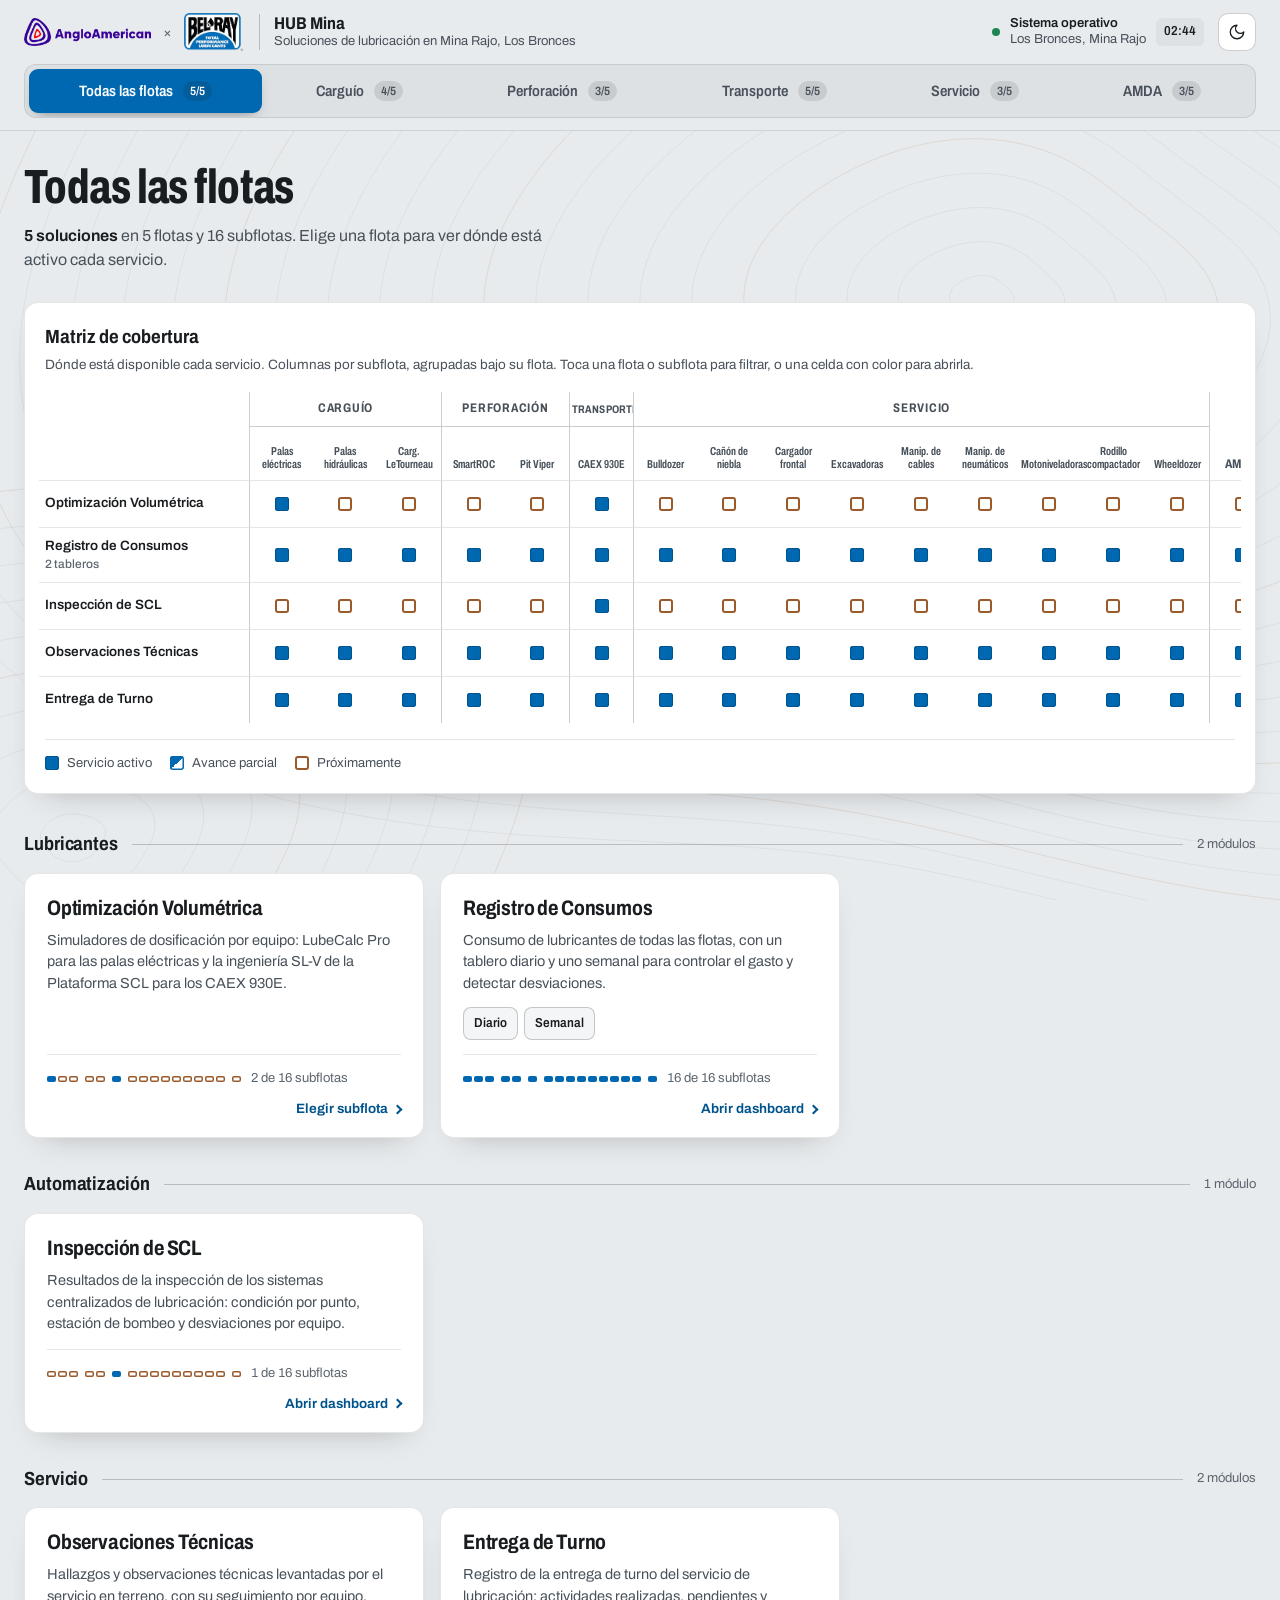
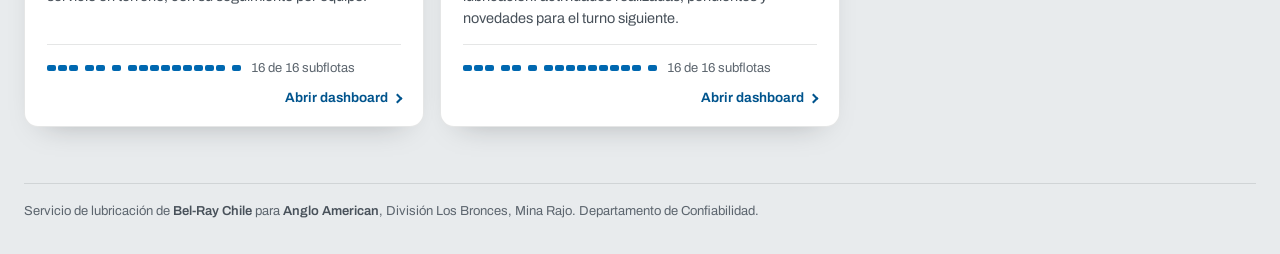
==== hub-flotas/index.html @ 550112cc "Add files via upload" ====
<!doctype html>
<html lang="es-CL">
<head>
  <!-- Versión publicada: al actualizar config.js / hub.js / hub.css, cambia el número ?v= de abajo para que los navegadores descarguen la versión nueva -->
  <meta charset="utf-8">
  <meta name="viewport" content="width=device-width, initial-scale=1, viewport-fit=cover">
  <title>HUB Mina · Bel-Ray Chile × Anglo American</title>
  <meta name="description" content="Centro de acceso a las soluciones tecnológicas del servicio de lubricación Bel-Ray Chile en las flotas de Mina Rajo, Anglo American Los Bronces.">
  <meta name="color-scheme" content="dark light">
  <meta name="theme-color" content="#1A1D20">
  <link rel="icon" href="assets/img/favicon-32.png" sizes="32x32" type="image/png">
  <link rel="icon" href="assets/img/favicon-64.png" sizes="64x64" type="image/png">
  <link rel="icon" href="assets/img/favicon-256.png" sizes="256x256" type="image/png">
  <link rel="apple-touch-icon" href="assets/img/favicon-256.png">

  <!-- Aplica el tema guardado antes de pintar (evita parpadeo claro/oscuro) -->
  <script>
    (function () {
      var t = null;
      try { t = localStorage.getItem('hub-theme'); } catch (e) {}
      if (t !== 'light' && t !== 'dark') {
        t = window.matchMedia && window.matchMedia('(prefers-color-scheme: light)').matches ? 'light' : 'dark';
      }
      document.documentElement.setAttribute('data-theme', t);
    })();
  </script>

  <link rel="stylesheet" href="assets/css/hub.css?v=20261016-4">
</head>
<body data-view="home">

  <!-- Iconos (Lucide, licencia ISC) — se reutilizan con <use href="#i-..."> -->
  <svg width="0" height="0" style="position:absolute" aria-hidden="true">
    <defs>
      <symbol id="i-sun" viewBox="0 0 24 24"><circle cx="12" cy="12" r="4"/><path d="M12 2v2M12 20v2M4.93 4.93l1.41 1.41M17.66 17.66l1.41 1.41M2 12h2M20 12h2M6.34 17.66l-1.41 1.41M19.07 4.93l-1.41 1.41"/></symbol>
      <symbol id="i-moon" viewBox="0 0 24 24"><path d="M12 3a6 6 0 0 0 9 9 9 9 0 1 1-9-9Z"/></symbol>
      <symbol id="i-back" viewBox="0 0 24 24"><path d="m12 19-7-7 7-7M19 12H5"/></symbol>
      <symbol id="i-expand" viewBox="0 0 24 24"><path d="M8 3H5a2 2 0 0 0-2 2v3M21 8V5a2 2 0 0 0-2-2h-3M3 16v3a2 2 0 0 0 2 2h3M16 21h3a2 2 0 0 0 2-2v-3"/></symbol>
      <symbol id="i-shrink" viewBox="0 0 24 24"><path d="M8 3v3a2 2 0 0 1-2 2H3M21 8h-3a2 2 0 0 1-2-2V3M3 16h3a2 2 0 0 1 2 2v3M16 21v-3a2 2 0 0 1 2-2h3"/></symbol>
      <symbol id="i-external" viewBox="0 0 24 24"><path d="M15 3h6v6M10 14 21 3M18 13v6a2 2 0 0 1-2 2H5a2 2 0 0 1-2-2V8a2 2 0 0 1 2-2h6"/></symbol>
      <symbol id="i-caret" viewBox="0 0 24 24"><path d="m6 9 6 6 6-6"/></symbol>
      <symbol id="i-reload" viewBox="0 0 24 24"><path d="M3 12a9 9 0 0 1 9-9 9.75 9.75 0 0 1 6.74 2.74L21 8M21 3v5h-5M21 12a9 9 0 0 1-9 9 9.75 9.75 0 0 1-6.74-2.74L3 16M8 16H3v5"/></symbol>
    </defs>
  </svg>

  <!-- Fondo: curvas de nivel de un rajo, generadas en assets/js/hub.js -->
  <svg class="terrain" id="terrain" aria-hidden="true" preserveAspectRatio="xMidYMid slice"></svg>

  <a class="skip" href="#main">Ir al contenido</a>

  <!-- ===================== BARRA SUPERIOR ===================== -->
  <header class="topbar">
    <div class="topbar__inner">
      <div class="brand">
        <span class="logo-slot" data-logo="client"></span>
        <span class="brand__x" aria-hidden="true">×</span>
        <span class="logo-slot" data-logo="partner"></span>
        <div class="brand__title">
          <strong id="hub-title">HUB Mina</strong>
          <span id="hub-subtitle"></span>
        </div>
      </div>

      <div class="topbar__right">
        <div class="status" role="status">
          <span class="status__dot" aria-hidden="true"></span>
          <span class="status__text"><b id="status-text">Sistema operativo</b><span id="site-text"></span></span>
          <time class="status__clock" id="clock"></time>
        </div>
        <button class="icon-btn theme-toggle" id="theme-toggle" type="button" aria-label="Cambiar a modo claro">
          <svg class="ico ico--sun"><use href="#i-sun"/></svg>
          <svg class="ico ico--moon"><use href="#i-moon"/></svg>
        </button>
      </div>
    </div>

    <!-- Selector global de flota -->
    <nav class="plantbar" aria-label="Seleccionar flota y subflota">
      <div class="plantbar__track" id="plantbar" role="radiogroup" aria-label="Flota"></div>
      <!-- Subflotas de la flota elegida (se arma en hub.js) -->
      <div class="subbar" id="subbar" role="radiogroup" hidden></div>
    </nav>
  </header>

  <main id="main">

    <!-- ===================== PORTADA: MÓDULOS + MATRIZ ===================== -->
    <section class="home" id="home" aria-labelledby="plant-heading">
      <div class="intro">
        <p class="intro__group" id="plant-group" hidden></p>
        <h1 class="intro__plant" id="plant-heading"><span id="plant-name">Todas las flotas</span></h1>
        <p class="intro__summary" id="plant-summary"></p>
      </div>

      <div class="home__grid home__grid--stack">
        <aside class="matrix" aria-labelledby="matrix-title">
          <div class="matrix__head">
            <h2 id="matrix-title">Matriz de cobertura</h2>
            <p>Dónde está disponible cada servicio. Columnas por subflota, agrupadas bajo su flota. Toca una flota o subflota para filtrar, o una celda con color para abrirla.</p>
          </div>
          <div class="matrix__scroll">
            <table class="matrix__table" id="matrix"></table>
          </div>
          <ul class="legend">
            <li><span class="mark mark--on" aria-hidden="true"></span>Servicio activo</li>
            <li><span class="mark mark--partial" aria-hidden="true"></span>Avance parcial</li>
            <li><span class="mark mark--soon" aria-hidden="true"></span>Próximamente</li>
          </ul>
        </aside>

        <div class="modules" id="modules"></div>
      </div>
    </section>

    <!-- ===================== VISOR DE DASHBOARDS ===================== -->
    <section class="viewer" id="viewer" aria-labelledby="viewer-title" hidden>
      <div class="viewer__bar">
        <button class="btn btn--ghost" id="viewer-back" type="button">
          <svg class="ico"><use href="#i-back"/></svg><span>Módulos</span>
        </button>
        <div class="viewer__title">
          <span id="viewer-category"></span>
          <h2 id="viewer-title"></h2>
          <span class="source" id="viewer-source"></span>
          <span class="badge badge--partial" id="viewer-status" hidden></span>
        </div>
        <div class="viewer__actions">
          <button class="icon-btn" id="viewer-reload" type="button" aria-label="Recargar dashboard" title="Recargar">
            <svg class="ico"><use href="#i-reload"/></svg>
          </button>
          <a class="icon-btn" id="viewer-external" href="#" target="_blank" rel="noopener" aria-label="Abrir en pestaña nueva" title="Abrir en pestaña nueva">
            <svg class="ico"><use href="#i-external"/></svg>
          </a>
          <button class="btn btn--solid" id="viewer-fullscreen" type="button">
            <svg class="ico ico--expand"><use href="#i-expand"/></svg>
            <svg class="ico ico--shrink"><use href="#i-shrink"/></svg>
            <span>Pantalla completa</span>
          </button>
        </div>
      </div>

      <nav class="viewer__switch" id="module-switch" aria-label="Módulos por pilar"></nav>
      <div class="viewer__views" id="view-switch" role="tablist" aria-label="Cambiar de tablero" hidden></div>

      <div class="stage" id="stage">
        <!-- Los iframes se crean en hub.js (uno por módulo, se conservan al cambiar) -->
        <div class="stage__frames" id="frames"></div>

        <button class="btn btn--solid stage__exit" id="stage-exit" type="button">
          <svg class="ico"><use href="#i-shrink"/></svg><span>Salir de pantalla completa</span>
        </button>

        <div class="stage__state stage__loading" id="state-loading" hidden>
          <div class="loader" aria-hidden="true"><span></span></div>
          <p><b>Cargando</b>Puede tardar unos segundos la primera vez.</p>
          <p class="stage__hint" id="loading-hint" hidden>¿Sigue en blanco? Es posible que debas iniciar sesión con tu cuenta Google o que el informe no esté compartido contigo. <a href="#" target="_blank" rel="noopener" id="loading-external">Abrir en pestaña nueva</a></p>
        </div>

        <div class="stage__state stage__empty" id="state-nourl" hidden>
          <div class="tape" aria-hidden="true"></div>
          <h3>Dashboard en preparación</h3>
          <p>Este módulo aún no tiene un enlace publicado. Cuando esté disponible aparecerá aquí sin que tengas que hacer nada.</p>
        </div>

        <div class="stage__state stage__empty" id="state-nocoverage" hidden>
          <div class="tape" aria-hidden="true"></div>
          <h3 id="nocov-title"></h3>
          <p id="nocov-text"></p>
          <div class="nocov__plants" id="nocov-plants"></div>
        </div>
      </div>
    </section>
  </main>

  <footer class="foot">
    <p>Servicio de lubricación de <b>Bel-Ray Chile</b> para <b>Anglo American</b>, División Los Bronces, Mina Rajo. Departamento de Confiabilidad.</p>
  </footer>

  <script src="config.js?v=20261016-4"></script>
  <script src="assets/js/hub.js?v=20261016-4"></script>
</body>
</html>
---- hub-flotas/assets/css/hub.css ----
/* ==========================================================================
   HUB PLANTAS · Estilos
   Bel-Ray Chile × Anglo American Los Bronces
   --------------------------------------------------------------------------
   Sin dependencias externas: fuente Archivo (OFL) servida desde assets/fonts.
   Paleta: negro grafito, azul Bel-Ray, cobre.
   Los colores viven en variables (tokens) al inicio: para ajustar la marca
   basta con cambiar esos valores.
   ========================================================================== */

@font-face {
  font-family: "Archivo";
  /* La fuente va incrustada para que también se vea al abrir index.html con doble clic (file://) */
  src: url("[data-uri]") format("woff2-variations"),
       url("../fonts/archivo-latin-wdth-normal.woff2") format("woff2");
  font-weight: 100 900;
  font-stretch: 62% 125%;
  font-style: normal;
  font-display: swap;
}

/* ---------- Tokens: modo oscuro (sala de control) ---------- */
:root,
:root[data-theme="dark"] {
  color-scheme: dark;
  --bg:            #1A1D20;   /* grafito */
  --bg-2:          #22262A;
  --surface:       rgba(38, 43, 48, .62);
  --surface-solid: #262B30;
  --surface-hi:    #2E343A;
  --line:          rgba(236, 238, 240, .09);
  --line-strong:   rgba(236, 238, 240, .18);
  --ink:           #ECEEF0;
  --ink-2:         #B1B8BF;
  --ink-3:         #8F979F;
  --blue:          #0068B0;   /* azul Bel-Ray */
  --blue-ink:      #FFFFFF;   /* texto sobre el azul */
  --blue-text:     #5FACEC;   /* azul aclarado, usado como texto sobre fondo oscuro */
  --blue-soft:     rgba(0, 104, 176, .18);
  --mark-on-edge:  #0068B0;
  --copper:        #D4905C;   /* cobre */
  --copper-soft:   rgba(212, 144, 92, .14);
  --ok:            #4CC38A;
  --tape-dark:     #1A1D20;
  --contour:       rgba(236, 238, 240, .055);
  --contour-hi:    rgba(212, 144, 92, .16);
  --focus:         #5FACEC;
  --shadow:        0 18px 40px -22px rgba(0, 0, 0, .75);
  --shadow-hover:  0 22px 44px -20px rgba(0, 0, 0, .85);
  --glass-blur:    blur(14px) saturate(130%);
  --header-bg:     rgba(26, 29, 32, .72);
}

/* ---------- Tokens: modo claro (presentación ejecutiva) ---------- */
:root[data-theme="light"] {
  color-scheme: light;
  --bg:            #E8EBED;   /* hormigón frío */
  --bg-2:          #DDE1E4;
  --surface:       #FFFFFF;
  --surface-solid: #FFFFFF;
  --surface-hi:    #F3F5F6;
  --line:          rgba(26, 29, 32, .11);
  --line-strong:   rgba(26, 29, 32, .22);
  --ink:           #1A1D20;
  --ink-2:         #48515A;
  --ink-3:         #5C656E;
  --blue:          #0068B0;
  --blue-ink:      #FFFFFF;
  --blue-text:     #00548D;
  --blue-soft:     rgba(0, 104, 176, .12);
  --mark-on-edge:  #00548D;
  --copper:        #9A5A2C;
  --copper-soft:   rgba(154, 90, 44, .10);
  --ok:            #1D8452;
  --tape-dark:     #1A1D20;
  --contour:       rgba(26, 29, 32, .06);
  --contour-hi:    rgba(154, 90, 44, .14);
  --focus:         #0068B0;
  --shadow:        0 14px 30px -20px rgba(26, 29, 32, .35);
  --shadow-hover:  0 20px 38px -18px rgba(26, 29, 32, .40);
  --glass-blur:    none;
  --header-bg:     rgba(232, 235, 237, .88);
}

/* ---------- Base ---------- */
*, *::before, *::after { box-sizing: border-box; }
html { -webkit-text-size-adjust: 100%; }
body {
  margin: 0;
  min-height: 100vh;
  background: var(--bg);
  color: var(--ink);
  font-family: "Archivo", system-ui, -apple-system, "Segoe UI", Roboto, sans-serif;
  font-size: 15px;
  line-height: 1.5;
  font-stretch: 100%;
  -webkit-font-smoothing: antialiased;
  text-rendering: optimizeLegibility;
}
h1, h2, h3, p { margin: 0; }
button { font: inherit; color: inherit; }
a { color: inherit; text-underline-offset: 3px; }
[hidden] { display: none !important; }

::selection { background: var(--blue); color: var(--blue-ink); }
:focus-visible { outline: 2px solid var(--focus); outline-offset: 2px; border-radius: 6px; }

* { scrollbar-width: thin; scrollbar-color: var(--line-strong) transparent; }
::-webkit-scrollbar { width: 10px; height: 10px; }
::-webkit-scrollbar-thumb { background: var(--line-strong); border-radius: 10px; border: 3px solid transparent; background-clip: padding-box; }
::-webkit-scrollbar-track { background: transparent; }

.ico { width: 18px; height: 18px; fill: none; stroke: currentColor; stroke-width: 1.75; stroke-linecap: round; stroke-linejoin: round; flex: none; }

.skip {
  position: absolute; left: 16px; top: -60px; z-index: 50;
  background: var(--blue); color: var(--blue-ink); padding: 10px 14px; border-radius: 8px; font-weight: 600;
}
.skip:focus { top: 12px; }

/* Fondo de curvas de nivel */
.terrain {
  position: fixed; inset: 0; width: 100%; height: 100%;
  z-index: -1; pointer-events: none;
  fill: none; stroke: var(--contour); stroke-width: 1;
}
.terrain .hi { stroke: var(--contour-hi); }

/* ---------- Barra superior ---------- */
.topbar {
  position: sticky; top: 0; z-index: 20;
  background: var(--header-bg);
  -webkit-backdrop-filter: blur(16px) saturate(140%);
  backdrop-filter: blur(16px) saturate(140%);
  border-bottom: 1px solid var(--line);
}
.topbar__inner {
  max-width: 1480px; margin: 0 auto;
  padding: 12px 24px;
  display: flex; align-items: center; justify-content: space-between; gap: 20px;
}
.brand { display: flex; align-items: center; gap: 12px; min-width: 0; }
.brand__x { color: var(--ink-3); font-size: 14px; }
.brand__title { display: flex; flex-direction: column; line-height: 1.2; padding-left: 14px; margin-left: 4px; border-left: 1px solid var(--line-strong); min-width: 0; }
.brand__title strong { font-size: 17px; font-weight: 700; font-stretch: 85%; letter-spacing: -.005em; }
.brand__title span { font-size: 13px; color: var(--ink-2); white-space: nowrap; overflow: hidden; text-overflow: ellipsis; }

.logo-slot { display: inline-flex; align-items: center; height: 40px; }
.logo-slot img { height: 28px; width: auto; display: block; }
.logo-slot[data-logo="partner"] img { height: 38px; }
.logo-slot .logo-dark { display: none; }
:root[data-theme="dark"] .logo-slot.has-dark .logo-light { display: none; }
:root[data-theme="dark"] .logo-slot.has-dark .logo-dark { display: block; }
.logo-slot__ph {
  display: inline-flex; align-items: center; height: 32px; padding: 0 10px;
  border: 1px dashed var(--line-strong); border-radius: 6px;
  font-size: 12px; font-weight: 600; font-stretch: 85%; color: var(--ink-2); white-space: nowrap;
}

.topbar__right { display: flex; align-items: center; gap: 14px; }
.status { display: flex; align-items: center; gap: 10px; font-size: 13px; color: var(--ink-2); }
.status__dot {
  width: 8px; height: 8px; border-radius: 50%; background: var(--ok);
}
.status__text { display: flex; flex-direction: column; line-height: 1.2; }
.status__text b { color: var(--ink); font-weight: 600; }
.status__clock {
  font-variant-numeric: tabular-nums; font-weight: 600; font-stretch: 85%;
  padding: 4px 8px; border-radius: 6px; background: var(--bg-2); color: var(--ink); font-size: 13px;
}

.icon-btn {
  display: inline-grid; place-items: center; width: 38px; height: 38px;
  border-radius: 10px; border: 1px solid var(--line-strong); background: var(--surface-solid);
  color: var(--ink); cursor: pointer; text-decoration: none;
  transition: background-color .2s ease, border-color .2s ease, transform .2s cubic-bezier(.2,.8,.2,1);
}
.icon-btn:hover { border-color: var(--ink-3); background: var(--surface-hi); }
.icon-btn:active { transform: scale(.94); }

.theme-toggle .ico--sun { display: none; }
:root[data-theme="dark"] .theme-toggle .ico--sun { display: block; }
:root[data-theme="dark"] .theme-toggle .ico--moon { display: none; }

/* ---------- Selector de planta (placa azul deslizante) ---------- */
.plantbar { max-width: 1480px; margin: 0 auto; padding: 0 24px 12px; }
.plantbar__track {
  position: relative; display: flex; gap: 4px;
  padding: 4px; border-radius: 12px;
  background: var(--bg-2); border: 1px solid var(--line);
  overflow-x: auto; scrollbar-width: none;
}
.plantbar__track::-webkit-scrollbar { display: none; }
.plant-ind {
  position: absolute; top: 4px; left: 0; height: calc(100% - 8px); width: 0;
  border-radius: 9px; background: var(--blue);
  box-shadow: 0 6px 14px -8px rgba(0, 0, 0, .55);
  transition: transform .45s cubic-bezier(.16, 1, .3, 1), width .45s cubic-bezier(.16, 1, .3, 1);
  pointer-events: none;
}
.plant-btn {
  position: relative; z-index: 1; flex: 1 0 auto;
  display: flex; align-items: center; justify-content: center; gap: 10px;
  min-height: 44px; padding: 6px 16px; border: 0; border-radius: 9px;
  background: transparent; cursor: pointer; white-space: nowrap;
  font-size: 15px; font-weight: 600; font-stretch: 85%; color: var(--ink-2);
  transition: color .3s ease, background-color .2s ease;
}
.plant-btn:hover { color: var(--ink); background: var(--line); }
.plant-btn[aria-checked="true"] { color: var(--blue-ink); background: transparent; }
.plant-btn__count {
  font-size: 12px; font-weight: 600; font-variant-numeric: tabular-nums;
  padding: 1px 7px; border-radius: 20px; background: var(--line); color: inherit;
}
.plant-btn[aria-checked="true"] .plant-btn__count { background: rgba(26, 29, 32, .14); }

/* ---------- Contenido ---------- */
main { max-width: 1480px; margin: 0 auto; padding: 32px 24px 48px; }

.intro { display: flex; flex-direction: column; gap: 10px; margin-bottom: 30px; }
.intro__plant {
  font-size: 48px; line-height: 1; font-weight: 760; font-stretch: 72%; letter-spacing: -.012em;
  overflow: hidden; padding-bottom: .06em;
}
.intro__plant span { display: inline-block; }
.intro__plant.is-swapping span { animation: plateIn .6s cubic-bezier(.16, 1, .3, 1); }
@keyframes plateIn {
  from { transform: translateY(70%); clip-path: inset(0 0 100% 0); opacity: .2; }
  to   { transform: none; clip-path: inset(0 0 0 0); opacity: 1; }
}
.intro__summary { font-size: 16px; color: var(--ink-2); max-width: 60ch; }
.intro__summary b { color: var(--ink); font-weight: 650; }

.home__grid { display: grid; grid-template-columns: 440px minmax(0, 1fr); gap: 32px; align-items: start; }
.home__grid > * { min-width: 0; }

/* Categorías */
.cat + .cat { margin-top: 32px; }
.cat__head { display: flex; align-items: center; gap: 14px; margin-bottom: 14px; }
.cat__head h2 { font-size: 19px; font-weight: 680; font-stretch: 85%; letter-spacing: -.005em; white-space: nowrap; }
.cat__head::after { content: ""; flex: 1; height: 1px; background: var(--line-strong); }
.cat__count { font-size: 13px; color: var(--ink-3); white-space: nowrap; order: 2; }
.tiles { display: grid; grid-template-columns: repeat(auto-fit, minmax(320px, 1fr)); gap: 16px; }

/* Tarjeta de módulo */
.tile {
  position: relative; isolation: isolate;
  display: flex; flex-direction: column; gap: 14px;
  min-height: 210px; padding: 22px 22px 18px;
  border-radius: 14px; border: 1px solid var(--line);
  background: var(--surface);
  -webkit-backdrop-filter: var(--glass-blur); backdrop-filter: var(--glass-blur);
  box-shadow: var(--shadow);
  overflow: hidden;
  transition: transform .35s cubic-bezier(.16, 1, .3, 1), box-shadow .35s ease, border-color .25s ease;
}
.tile:hover { transform: translateY(-3px); box-shadow: var(--shadow-hover); border-color: var(--line-strong); }
.tile:has(.tile__open:focus-visible) { outline: 2px solid var(--focus); outline-offset: 3px; }
.tile__body { display: flex; flex-direction: column; gap: 10px; flex: 1; transition: opacity .45s ease, filter .45s ease; }
.tile__head { display: flex; align-items: flex-start; justify-content: space-between; gap: 8px 12px; flex-wrap: wrap; }
.tile__head h3 { flex: 1 1 14ch; }
.tile h3 { font-size: 21px; line-height: 1.15; font-weight: 700; font-stretch: 82%; letter-spacing: -.008em; }
.tile__open { all: unset; cursor: pointer; }
.tile__open::after { content: ""; position: absolute; inset: 0; z-index: 0; border-radius: inherit; }
.tile__open:focus-visible { outline: none; }
.tile p { font-size: 14.5px; color: var(--ink-2); max-width: 56ch; }

.tile__views { list-style: none; margin: 2px 0 0; padding: 0; display: flex; flex-wrap: wrap; gap: 6px; position: relative; z-index: 1; }
.view-chip {
  border: 1px solid var(--line-strong); background: var(--surface-hi); color: var(--ink);
  border-radius: 8px; padding: 6px 10px; font-size: 13px; font-weight: 600; font-stretch: 88%;
  cursor: pointer; transition: border-color .2s ease, background-color .2s ease, transform .2s ease;
}
.view-chip:hover { border-color: var(--blue); background: var(--blue-soft); }
.view-chip:active { transform: scale(.96); }

.tile__foot { display: flex; align-items: center; justify-content: space-between; gap: 12px; padding-top: 14px; border-top: 1px solid var(--line); }
.cov { display: flex; align-items: center; gap: 10px; font-size: 13px; color: var(--ink-3); font-variant-numeric: tabular-nums; white-space: nowrap; }
.pips { display: flex; gap: 3px; }
.pip { width: 16px; height: 6px; border-radius: 2px; background: var(--line-strong); transition: background-color .3s ease, box-shadow .3s ease; }
.pip.on   { background: var(--blue); }
.pip.soon { background: transparent; box-shadow: inset 0 0 0 1.5px var(--copper); }
.pip.partial { background: linear-gradient(90deg, var(--blue) 50%, transparent 50%); box-shadow: inset 0 0 0 1.5px var(--blue); }
.pip.partial.sel { box-shadow: inset 0 0 0 1.5px var(--blue), 0 0 0 1.5px var(--bg), 0 0 0 3px var(--ink-2); }
.pip.sel  { box-shadow: 0 0 0 1.5px var(--bg), 0 0 0 3px var(--ink-2); }
.pip.soon.sel { box-shadow: inset 0 0 0 1.5px var(--copper), 0 0 0 1.5px var(--bg), 0 0 0 3px var(--ink-2); }
.tile__go { font-size: 13.5px; font-weight: 650; color: var(--blue-text); white-space: nowrap; display: inline-flex; align-items: center; gap: 6px; }
.tile__go::after {
  content: ""; width: 7px; height: 7px; border-right: 2px solid currentColor; border-top: 2px solid currentColor;
  transform: rotate(45deg); transition: transform .3s cubic-bezier(.16,1,.3,1);
}
.tile:hover .tile__go::after { transform: translateX(3px) rotate(45deg); }

.badge {
  flex: none; font-size: 12px; font-weight: 650; font-stretch: 88%; line-height: 1;
  padding: 6px 9px; border-radius: 20px; white-space: nowrap;
  opacity: 0; transform: translateY(-4px);
  transition: opacity .35s ease, transform .35s cubic-bezier(.16,1,.3,1);
}
.badge--off  { background: var(--bg-2); color: var(--ink-2); border: 1px solid var(--line-strong); }
.badge--soon { background: var(--copper-soft); color: var(--copper); border: 1px solid color-mix(in srgb, var(--copper) 40%, transparent); }
.badge--on   { background: var(--blue-soft); color: var(--blue-text); border: 1px solid color-mix(in srgb, var(--blue) 40%, transparent); }
.badge--partial { background: transparent; color: var(--blue-text); border: 1px dashed color-mix(in srgb, var(--blue-text) 75%, transparent); }
.tile[data-state] .badge { opacity: 1; transform: none; }

/* Cinta de seguridad: servicio no disponible en la planta elegida */
.tile__tape {
  position: absolute; left: 0; right: 0; top: 0; height: 6px; z-index: 2;
  background: repeating-linear-gradient(-45deg, var(--blue) 0 9px, var(--tape-dark) 9px 18px);
  transform: scaleX(0); transform-origin: left center;
  transition: transform .55s cubic-bezier(.16, 1, .3, 1);
}
.tile[data-state="off"] .tile__tape { transform: scaleX(1); }
.tile[data-state="off"] .tile__body,
.tile[data-state="soon"] .tile__body { opacity: .5; filter: grayscale(1); }
.tile[data-state="off"] { box-shadow: none; background: color-mix(in srgb, var(--surface-solid) 45%, transparent); }
.tile[data-state="off"]:hover { transform: none; }
.tile[data-state="off"] .tile__go,
.tile[data-state="soon"] .tile__go { color: var(--ink-2); }
.tile[data-state="soon"] .tile__tape {
  transform: scaleX(1);
  background: repeating-linear-gradient(-45deg, var(--copper) 0 9px, transparent 9px 18px);
}

/* ---------- Matriz de cobertura ---------- */
.matrix {
  position: sticky; top: 148px;
  border-radius: 14px; border: 1px solid var(--line);
  background: var(--surface);
  -webkit-backdrop-filter: var(--glass-blur); backdrop-filter: var(--glass-blur);
  box-shadow: var(--shadow);
  padding: 20px;
}
.matrix__head h2 { font-size: 19px; font-weight: 680; font-stretch: 85%; }
.matrix__head p { font-size: 13.5px; color: var(--ink-2); margin-top: 4px; }
.matrix__scroll { overflow-x: auto; margin: 16px -6px 0; }
.matrix__table { width: 100%; border-collapse: separate; border-spacing: 0; table-layout: fixed; min-width: 360px; }
.matrix__table th, .matrix__table td { padding: 0; }
.matrix__table thead th { vertical-align: bottom; }
.matrix__table .rowhead-col { width: 30%; }
.mx-col {
  all: unset; box-sizing: border-box; cursor: pointer; display: flex; flex-direction: column; justify-content: flex-end;
  width: 100%; min-height: 48px; padding: 6px 4px 8px; text-align: center;
  font-size: 11.5px; line-height: 1.15; font-weight: 650; font-stretch: 68%; color: var(--ink-2); overflow-wrap: normal; hyphens: none;
  border-radius: 8px 8px 0 0; position: relative;
  transition: color .3s ease, background-color .3s ease;
}
.mx-col::after {
  content: ""; position: absolute; left: 20%; right: 20%; bottom: 0; height: 3px; border-radius: 3px;
  background: var(--blue); transform: scaleX(0); transition: transform .4s cubic-bezier(.16,1,.3,1);
}
.mx-col:hover { color: var(--ink); }
.mx-col:focus-visible { outline: 2px solid var(--focus); outline-offset: -2px; }
.is-selcol .mx-col { color: var(--ink); background: var(--blue-soft); }
.is-selcol .mx-col::after { transform: scaleX(1); }

.matrix__table tbody th {
  text-align: left; font-weight: 600; font-size: 13.5px; line-height: 1.25; padding: 10px 8px 10px 6px;
  border-top: 1px solid var(--line);
}
.matrix__table tbody th small { display: block; font-weight: 500; font-size: 12px; color: var(--ink-3); margin-top: 2px; }
.matrix__table tbody td { border-top: 1px solid var(--line); transition: background-color .35s ease; }
.matrix__table tbody td.is-selcol { background: var(--blue-soft); }
.matrix__table tbody tr:last-child td.is-selcol { border-radius: 0 0 8px 8px; }
.mx-cell {
  all: unset; box-sizing: border-box; display: grid; place-items: center; width: 100%; height: 46px; cursor: pointer;
  border-radius: 6px;
}
.mx-cell:focus-visible { outline: 2px solid var(--focus); outline-offset: -3px; }
.mx-cell[data-s="off"] { cursor: default; }
.mx-cell[data-s="on"]:hover .mark { transform: scale(1.18); }

.mark { display: inline-block; width: 14px; height: 14px; border-radius: 3px; transition: transform .25s cubic-bezier(.16,1,.3,1); flex: none; }
.mark--on   { background: var(--blue); box-shadow: inset 0 0 0 1px var(--mark-on-edge); }
.mark--soon { box-shadow: inset 0 0 0 2px var(--copper); }
.mark--partial { background: linear-gradient(135deg, var(--blue) 50%, transparent 50%); box-shadow: inset 0 0 0 1.5px var(--blue); }
.mx-cell[data-s="partial"]:hover .mark { transform: scale(1.18); }
.mark--off  {
  width: 14px; height: 14px; border-radius: 3px; opacity: .7;
  background: repeating-linear-gradient(-45deg, var(--line-strong) 0 2px, transparent 2px 5px);
}

.legend { list-style: none; margin: 16px 0 0; padding: 14px 0 0; border-top: 1px solid var(--line); display: flex; flex-wrap: wrap; gap: 8px 18px; font-size: 13px; color: var(--ink-2); }
.legend li { display: inline-flex; align-items: center; gap: 8px; }

/* ---------- Visor ---------- */
body[data-view="viewer"] .foot { display: none; }
body[data-view="viewer"] main { padding-top: 20px; padding-bottom: 20px; }
.viewer { animation: viewerIn .5s cubic-bezier(.16, 1, .3, 1); }
@keyframes viewerIn { from { opacity: 0; transform: translateY(10px); } to { opacity: 1; transform: none; } }

.viewer__bar { display: flex; align-items: center; gap: 16px; }
.viewer__title { flex: 1; min-width: 0; display: flex; align-items: baseline; gap: 4px 12px; flex-wrap: wrap; }
.viewer__title > span:first-child { font-size: 13px; color: var(--ink-3); width: 100%; }
.viewer__title h2 { font-size: 26px; line-height: 1.1; font-weight: 740; font-stretch: 74%; letter-spacing: -.01em; }
.viewer__title .badge { opacity: 1; transform: none; align-self: center; }
.nocov__plants .btn small { font-weight: 500; opacity: .8; }
.source {
  font-size: 12px; font-weight: 600; color: var(--ink-2); padding: 3px 8px; border-radius: 6px;
  border: 1px solid var(--line-strong);
}
.viewer__actions { display: flex; align-items: center; gap: 8px; }

.btn {
  display: inline-flex; align-items: center; gap: 8px; height: 38px; padding: 0 14px; border-radius: 10px;
  font-size: 14px; font-weight: 650; cursor: pointer; white-space: nowrap;
  transition: background-color .2s ease, border-color .2s ease, transform .2s cubic-bezier(.2,.8,.2,1);
}
.btn:active { transform: scale(.96); }
.btn--ghost { border: 1px solid var(--line-strong); background: transparent; color: var(--ink); }
.btn--ghost:hover { background: var(--surface-hi); }
.btn--solid { border: 1px solid var(--mark-on-edge); background: var(--blue); color: var(--blue-ink); }
.btn--solid:hover { background: color-mix(in srgb, var(--blue) 82%, white); }
.btn .ico--shrink { display: none; }
.is-fs .btn .ico--expand, body.stage-fs .btn .ico--expand { display: none; }
body.stage-fs .btn .ico--shrink { display: block; }

.viewer__switch {
  display: flex; flex-wrap: wrap; gap: 4px; margin-top: 18px;
  border-bottom: 1px solid var(--line-strong);
}
.pill-group { position: relative; }
.cat-btn {
  all: unset; box-sizing: border-box; cursor: pointer; position: relative; white-space: nowrap;
  display: inline-flex; align-items: center; gap: 8px;
  padding: 10px 14px 12px; border-radius: 8px 8px 0 0;
  font-size: 14.5px; font-weight: 650; font-stretch: 88%; color: var(--ink-2);
  transition: color .2s ease, background-color .2s ease;
}
.cat-btn::after {
  content: ""; position: absolute; left: 10px; right: 10px; bottom: -1px; height: 3px; border-radius: 3px 3px 0 0;
  background: var(--blue); transform: scaleX(0); transition: transform .4s cubic-bezier(.16,1,.3,1);
}
.cat-btn:hover { color: var(--ink); background: var(--line); }
.cat-btn[aria-expanded="true"] { color: var(--ink); background: var(--surface-hi); }
.cat-btn.is-current { color: var(--ink); }
.cat-btn.is-current::after { transform: scaleX(1); }
.cat-btn:focus-visible { outline: 2px solid var(--focus); outline-offset: -2px; }
.cat-btn__short { display: none; }
.cat-btn__count {
  font-size: 12px; font-weight: 600; font-variant-numeric: tabular-nums;
  padding: 1px 7px; border-radius: 20px; background: var(--line); color: inherit;
}
.cat-btn.is-current .cat-btn__count { background: var(--blue); color: var(--blue-ink); }
.cat-btn__caret { width: 15px; height: 15px; margin-left: -2px; transition: transform .25s cubic-bezier(.16,1,.3,1); }
.cat-btn[aria-expanded="true"] .cat-btn__caret { transform: rotate(180deg); }

.cat-menu {
  position: absolute; top: calc(100% + 6px); left: 0; z-index: 40;
  min-width: 300px; max-width: calc(100vw - 32px); padding: 6px;
  border-radius: 12px; background: var(--surface-solid); border: 1px solid var(--line-strong);
  box-shadow: 0 20px 44px -18px rgba(0, 0, 0, .6);
  transform-origin: top left; animation: menuIn .22s cubic-bezier(.16,1,.3,1);
}
.cat-menu.is-right { left: auto; right: 0; transform-origin: top right; }
@keyframes menuIn { from { opacity: 0; transform: translateY(-4px) scale(.98); } to { opacity: 1; transform: none; } }
.cat-menu__item {
  all: unset; box-sizing: border-box; cursor: pointer; display: flex; align-items: center; gap: 10px;
  width: 100%; padding: 10px 10px; border-radius: 8px;
  font-size: 14px; font-weight: 560; color: var(--ink);
  transition: background-color .15s ease;
}
.cat-menu__item:hover { background: var(--surface-hi); }
.cat-menu__item:focus-visible { background: var(--surface-hi); outline: 2px solid var(--focus); outline-offset: -2px; }
.cat-menu__item[aria-checked="true"] { background: var(--blue-soft); font-weight: 680; }
.cat-menu__item .mark { width: 11px; height: 11px; }
.cat-menu__item[data-s="soon"] .cat-menu__name { color: var(--ink-3); }
.cat-menu__name { flex: 1; min-width: 0; }
.cat-menu__state { margin-left: auto; padding-left: 12px; font-size: 12px; color: var(--ink-3); white-space: nowrap; }

.viewer__views { display: flex; gap: 0; margin-top: 14px; width: fit-content; max-width: 100%; overflow-x: auto; border: 1px solid var(--line-strong); border-radius: 10px; padding: 3px; background: var(--bg-2); }
.view-tab {
  all: unset; box-sizing: border-box; cursor: pointer; white-space: nowrap;
  padding: 7px 14px; border-radius: 7px; font-size: 13.5px; font-weight: 640; font-stretch: 88%; color: var(--ink-2);
  transition: background-color .25s ease, color .25s ease;
}
.view-tab:hover { color: var(--ink); }
.view-tab[aria-selected="true"] { background: var(--surface-solid); color: var(--ink); box-shadow: 0 1px 0 var(--line-strong), 0 4px 10px -6px rgba(0,0,0,.4); }
.view-tab:focus-visible { outline: 2px solid var(--focus); outline-offset: -2px; }

.stage {
  position: relative; margin-top: 14px;
  height: 640px; min-height: 420px;
  border-radius: 14px; overflow: hidden;
  border: 1px solid var(--line-strong); background: var(--surface-solid);
  box-shadow: var(--shadow);
}
.stage__frames, .stage__frames iframe { position: absolute; inset: 0; width: 100%; height: 100%; border: 0; }
.stage__frames iframe { background: #FFFFFF; opacity: 0; visibility: hidden; transition: opacity .35s ease; }
.stage__frames iframe.is-active { visibility: visible; }
.stage__frames iframe.is-active.is-loaded { opacity: 1; }

.stage:fullscreen { border-radius: 0; border: 0; height: 100vh !important; }
body.stage-pseudo-fs .stage {
  position: fixed; inset: 0; z-index: 100; margin: 0; border-radius: 0; border: 0; height: 100dvh !important;
}
.stage__exit {
  position: absolute; right: 14px; top: 14px; z-index: 5; display: none;
}
body.stage-fs .stage__exit { display: inline-flex; }

.stage__state {
  position: absolute; inset: 0; z-index: 3;
  display: flex; flex-direction: column; align-items: center; justify-content: center; text-align: center; gap: 12px;
  padding: 32px; background: var(--surface-solid);
}
.stage__state h3 { font-size: 26px; line-height: 1.15; font-weight: 740; font-stretch: 76%; max-width: 34ch; text-wrap: balance; }
.stage__state p { color: var(--ink-2); max-width: 52ch; font-size: 15px; }
.stage__state p b { display: block; color: var(--ink); font-size: 17px; margin-bottom: 2px; }
.stage__loading { background: color-mix(in srgb, var(--surface-solid) 94%, transparent); }
.stage__hint { font-size: 14px !important; }
.stage__hint a { color: var(--blue-text); font-weight: 650; }
.tape {
  width: 180px; height: 12px; border-radius: 3px; margin-bottom: 8px;
  background: repeating-linear-gradient(-45deg, var(--blue) 0 10px, var(--tape-dark) 10px 20px);
  box-shadow: inset 0 0 0 1px rgba(0,0,0,.25);
}
.nocov__plants { display: flex; flex-wrap: wrap; justify-content: center; gap: 8px; margin-top: 6px; }
.nocov__plants .btn { height: 36px; }

.loader { width: 180px; height: 4px; border-radius: 4px; background: var(--line-strong); overflow: hidden; position: relative; }
.loader span { position: absolute; top: 0; bottom: 0; width: 40%; border-radius: 4px; background: var(--blue); animation: load 1.2s cubic-bezier(.65,0,.35,1) infinite; }
@keyframes load { from { left: -40%; } to { left: 100%; } }

/* ---------- Pie ---------- */
.foot { max-width: 1480px; margin: 0 auto; padding: 8px 24px 32px; }
.foot p { font-size: 13px; color: var(--ink-3); border-top: 1px solid var(--line); padding-top: 18px; }
.foot b { color: var(--ink-2); font-weight: 600; }

/* ---------- Transición de tema (View Transitions API) ---------- */
::view-transition-old(root), ::view-transition-new(root) { animation: none; mix-blend-mode: normal; }
::view-transition-new(root) { z-index: 2; }

/* ---------- Responsive ---------- */
@media (max-width: 1180px) {
  .home__grid { grid-template-columns: 1fr; }
  .matrix { position: static; }
}
@media (max-width: 900px) {
  .status__text { display: none; }
  .brand__title span { display: none; }
}
@media (max-width: 720px) {
  .topbar__inner { padding: 10px 16px; gap: 10px; }
  .plantbar { padding: 0 16px 10px; }
  .plant-btn { flex: 0 0 auto; padding: 6px 12px; font-size: 14px; min-height: 42px; }
  main { padding: 22px 16px 40px; }
  .foot { padding: 8px 16px 28px; }
  .intro__plant { font-size: 38px; }
  .intro__summary { font-size: 15px; }
  .tiles { grid-template-columns: 1fr; }
  .cat__head::after { display: none; }
  .cat__count { margin-left: auto; }
  .tile { min-height: 0; padding: 18px 18px 16px; }
  .brand__x { display: none; }
  .logo-slot img { height: 22px; }
  .logo-slot[data-logo="partner"] img { height: 30px; }
  .brand__title { display: none; }
  .brand__title { padding-left: 10px; }
  .status__clock { display: none; }
  .viewer__bar { flex-wrap: wrap; gap: 12px; }
  .viewer__title { order: 3; flex-basis: 100%; }
  .viewer__actions { margin-left: auto; }
  .viewer__actions .btn span { display: none; }
  .viewer__actions .btn { width: 38px; padding: 0; justify-content: center; }
  .viewer__title h2 { font-size: 23px; }
  .cat-btn { padding: 9px 10px 11px; font-size: 14px; gap: 6px; }
  .cat-btn:has(.cat-btn__short) .cat-btn__name { display: none; }
  .cat-btn__short { display: inline; }
  .matrix { padding: 16px; }
  .matrix__table { min-width: 460px; }
}

@media (prefers-reduced-motion: reduce) {
  *, *::before, *::after { animation-duration: .01ms !important; animation-iteration-count: 1 !important; transition-duration: .01ms !important; }
  .loader span { animation: none; left: 30%; }
}


/* ==========================================================================
   HUB MINA · Flotas y subflotas (dos niveles)
   ========================================================================== */
.subbar { display: flex; align-items: center; gap: 6px; margin-top: 8px; padding: 2px; overflow-x: auto; scrollbar-width: none; }
.subbar::-webkit-scrollbar { display: none; }
.subbar[hidden] { display: none; }
.subbar:not([hidden]) { animation: subIn .35s cubic-bezier(.16, 1, .3, 1); }
@keyframes subIn { from { opacity: 0; transform: translateY(-4px); } to { opacity: 1; transform: none; } }
.subbar__label {
  flex: none; padding: 0 8px 0 6px; white-space: nowrap;
  font-size: 12px; font-weight: 700; letter-spacing: .07em; text-transform: uppercase; color: var(--copper);
}
.sub-chip {
  flex: none; display: inline-flex; align-items: center; gap: 8px;
  min-height: 36px; padding: 4px 8px 4px 13px; border-radius: 999px;
  border: 1px solid var(--line-strong); background: transparent; cursor: pointer; white-space: nowrap;
  font-family: inherit; font-size: 13.5px; font-weight: 600; font-stretch: 85%; color: var(--ink-2);
  transition: color .2s ease, border-color .2s ease, background-color .2s ease;
}
.sub-chip:hover { color: var(--ink); border-color: var(--ink-3); }
.sub-chip:focus-visible { outline: 2px solid var(--focus); outline-offset: 2px; }
.sub-chip[aria-checked="true"] { color: var(--ink); background: var(--blue-soft); border-color: var(--blue); }
.sub-chip--all { font-style: normal; }
.sub-chip__count {
  font-size: 11.5px; font-weight: 600; font-variant-numeric: tabular-nums;
  padding: 1px 7px; border-radius: 20px; background: var(--line); color: inherit;
}
.sub-chip[aria-checked="true"] .sub-chip__count { background: var(--blue); color: var(--blue-ink); }

.intro__group {
  font-size: 13px; font-weight: 700; letter-spacing: .08em; text-transform: uppercase; color: var(--copper);
  margin-bottom: -4px;
}
.intro__group[hidden] { display: none; }

/* Portada: matriz a todo el ancho y tarjetas debajo */
.home__grid--stack { grid-template-columns: minmax(0, 1fr); gap: 36px; }
.home__grid--stack .matrix { position: static; }
.home__grid--stack .tiles { grid-template-columns: repeat(auto-fill, minmax(340px, 1fr)); }

/* Matriz agrupada: fila de flotas sobre las subflotas */
.matrix__table--grouped { min-width: calc(210px + var(--cols, 10) * 64px); }
.matrix__table--grouped .rowhead-col { width: 210px; }
.matrix__table--grouped .g-start { border-left: 1px solid var(--line-strong); }
.mx-grp {
  all: unset; box-sizing: border-box; cursor: pointer; display: block; width: 100%;
  padding: 7px 6px 8px; text-align: center; white-space: nowrap; overflow: hidden; text-overflow: ellipsis;
  font-size: 12.5px; font-weight: 700; font-stretch: 80%; letter-spacing: .06em; text-transform: uppercase; color: var(--ink-2);
  border-bottom: 1px solid var(--line-strong); border-radius: 8px 8px 0 0;
  transition: color .3s ease, background-color .3s ease, border-color .3s ease;
}
.mx-grp:hover { color: var(--ink); }
.mx-grp:focus-visible { outline: 2px solid var(--focus); outline-offset: -2px; }
.is-selgrp .mx-grp { color: var(--blue-text); background: var(--blue-soft); border-bottom-color: var(--blue); }
.mx-leaf .mx-col { min-height: 88px; font-size: 12.5px; letter-spacing: .06em; text-transform: uppercase; font-weight: 700; font-stretch: 80%; }
.matrix__table--grouped .mx-row-s .mx-col { min-height: 52px; }
.matrix__table--grouped tbody th,
.matrix__table--grouped thead .rowhead-col { position: sticky; left: 0; z-index: 2; background: var(--surface-solid); }

/* Pips de cobertura agrupados por flota */
.pipgrp { display: flex; gap: 3px; }
.pips--dense { gap: 7px; }
.pips--dense .pipgrp { gap: 2px; }
.pips--dense .pip { width: 9px; }

@media (max-width: 720px) {
  .subbar { margin-top: 6px; }
  .sub-chip { min-height: 38px; }
  .home__grid--stack .tiles { grid-template-columns: 1fr; }
  .matrix__table--grouped .rowhead-col { width: 150px; }
  .matrix__table--grouped { min-width: calc(150px + var(--cols, 10) * 58px); }
}

/* Ajustes: flota de una sola columna, pie de tarjeta con 16 subflotas, pips densos */
.mx-gh--one .mx-grp { font-size: 11px; letter-spacing: .01em; padding-left: 2px; padding-right: 2px; text-overflow: clip; }
.tile__foot { flex-wrap: wrap; row-gap: 10px; }
.tile__go { margin-left: auto; }
.pips--dense .pip.sel { transform: scaleY(1.9); box-shadow: none; }
.pips--dense .pip.soon.sel { box-shadow: inset 0 0 0 1.5px var(--copper); }
.pips--dense .pip.partial.sel { box-shadow: inset 0 0 0 1.5px var(--blue); }
.pips--dense .pip { transition: background-color .3s ease, transform .3s cubic-bezier(.16, 1, .3, 1); }
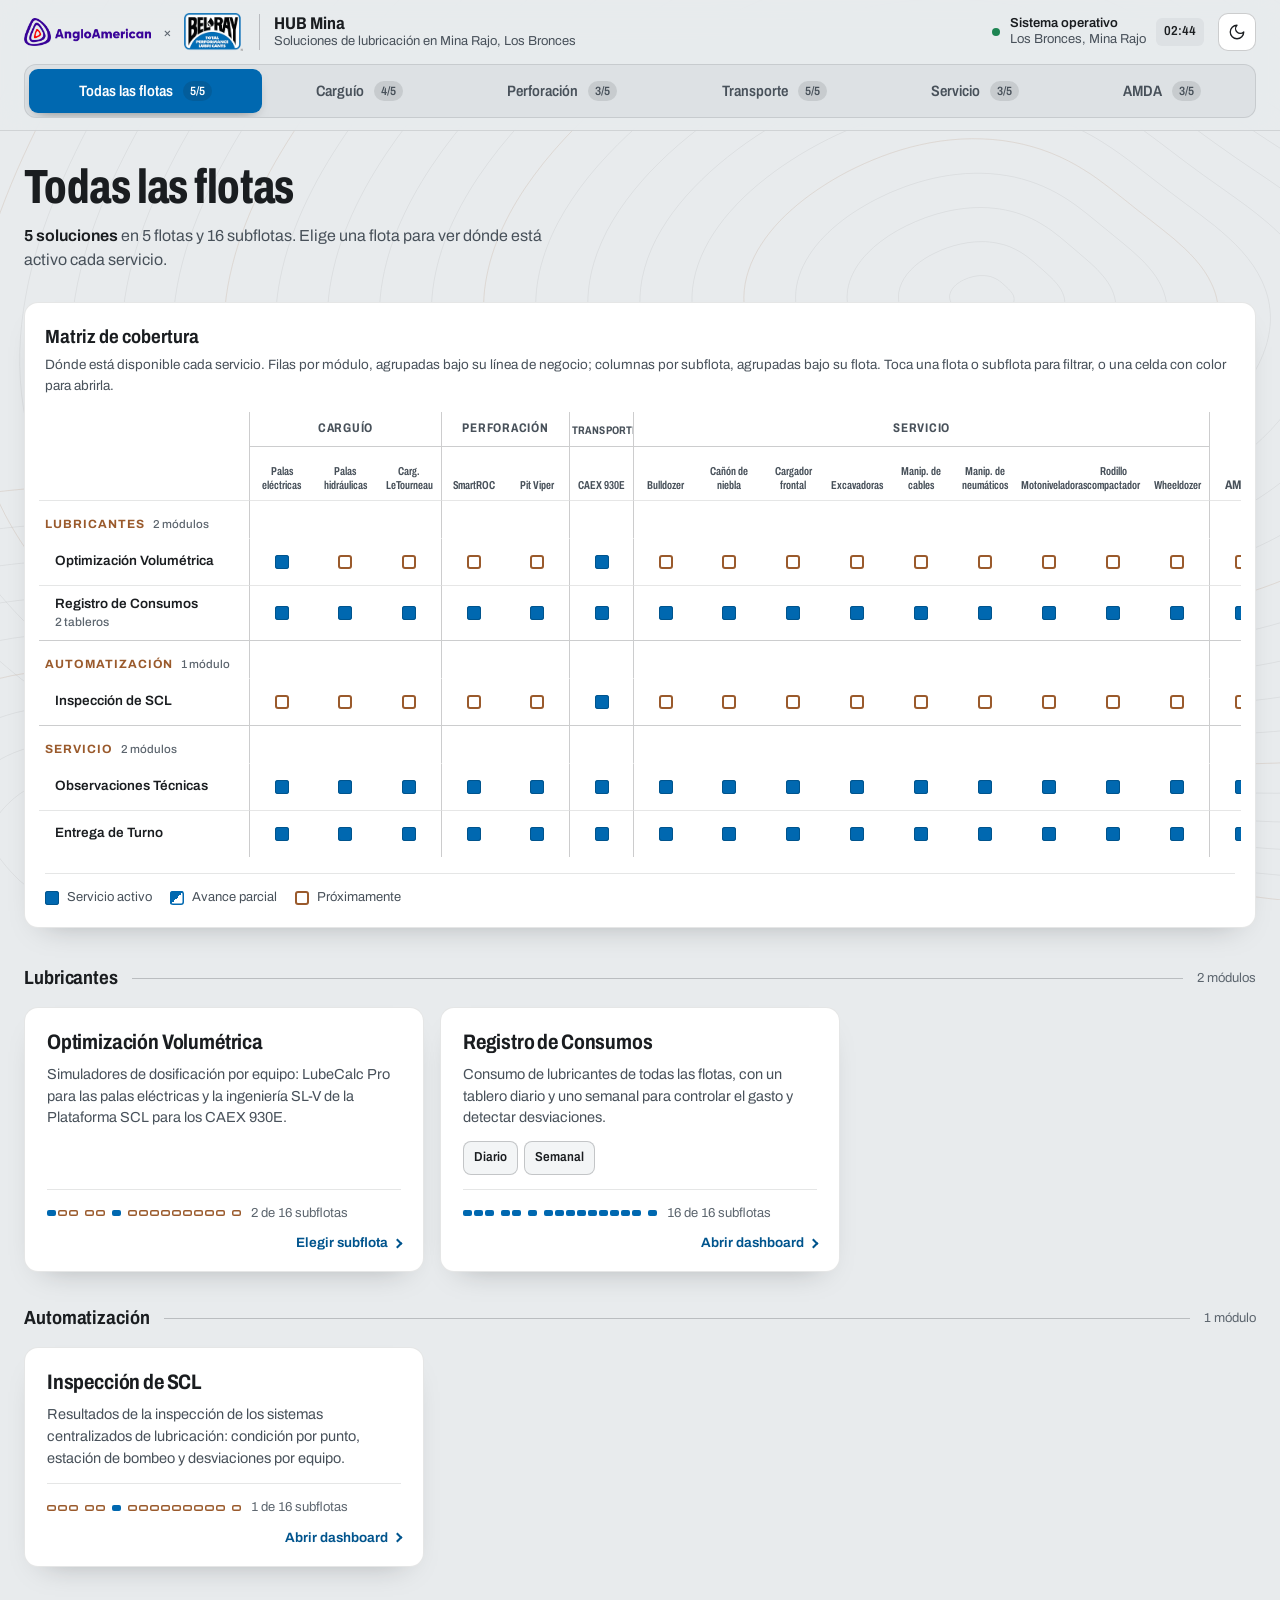
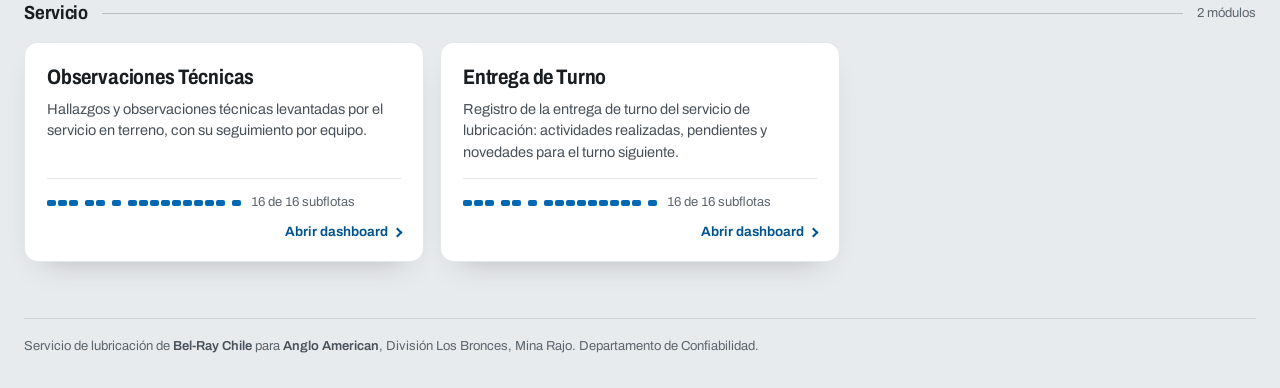
==== commit 544f2ece: "Add files via upload" ====
--- a/hub-flotas/index.html
+++ b/hub-flotas/index.html
@@ -25,7 +25,7 @@
     })();
   </script>
 
-  <link rel="stylesheet" href="assets/css/hub.css?v=20261016-4">
+  <link rel="stylesheet" href="assets/css/hub.css?v=20261023-1">
 </head>
 <body data-view="home">
 
@@ -96,7 +96,7 @@
         <aside class="matrix" aria-labelledby="matrix-title">
           <div class="matrix__head">
             <h2 id="matrix-title">Matriz de cobertura</h2>
-            <p>Dónde está disponible cada servicio. Columnas por subflota, agrupadas bajo su flota. Toca una flota o subflota para filtrar, o una celda con color para abrirla.</p>
+            <p>Dónde está disponible cada servicio. Filas por módulo, agrupadas bajo su línea de negocio; columnas por subflota, agrupadas bajo su flota. Toca una flota o subflota para filtrar, o una celda con color para abrirla.</p>
           </div>
           <div class="matrix__scroll">
             <table class="matrix__table" id="matrix"></table>
@@ -176,7 +176,7 @@
     <p>Servicio de lubricación de <b>Bel-Ray Chile</b> para <b>Anglo American</b>, División Los Bronces, Mina Rajo. Departamento de Confiabilidad.</p>
   </footer>
 
-  <script src="config.js?v=20261016-4"></script>
-  <script src="assets/js/hub.js?v=20261016-4"></script>
+  <script src="config.js?v=20261023-1"></script>
+  <script src="assets/js/hub.js?v=20261023-1"></script>
 </body>
 </html>
--- a/hub-flotas/assets/css/hub.css
+++ b/hub-flotas/assets/css/hub.css
@@ -658,3 +658,19 @@
 .pips--dense .pip.soon.sel { box-shadow: inset 0 0 0 1.5px var(--copper); }
 .pips--dense .pip.partial.sel { box-shadow: inset 0 0 0 1.5px var(--blue); }
 .pips--dense .pip { transition: background-color .3s ease, transform .3s cubic-bezier(.16, 1, .3, 1); }
+
+/* Matriz: encabezado de línea de negocio sobre sus módulos */
+.matrix__table tbody tr.mx-cat th {
+  padding: 16px 8px 6px 6px; border-top: 1px solid var(--line-strong);
+  font-size: 12px; font-weight: 700; letter-spacing: .08em; text-transform: uppercase; color: var(--copper);
+  white-space: nowrap;
+}
+.matrix__table tbody tr.mx-cat th small {
+  display: inline; margin: 0 0 0 8px; font-size: 11.5px; font-weight: 500; letter-spacing: 0; text-transform: none; color: var(--ink-3);
+}
+.matrix__table tbody tr.mx-cat td { border-top: 1px solid var(--line-strong); height: 34px; }
+.matrix__table tbody tr.mx-cat:first-child th,
+.matrix__table tbody tr.mx-cat:first-child td { border-top-color: var(--line); }
+.matrix__table tbody tr.mx-mod th { padding-left: 16px; }
+.matrix__table tbody tr.mx-cat + tr.mx-mod th,
+.matrix__table tbody tr.mx-cat + tr.mx-mod td { border-top-color: transparent; }
